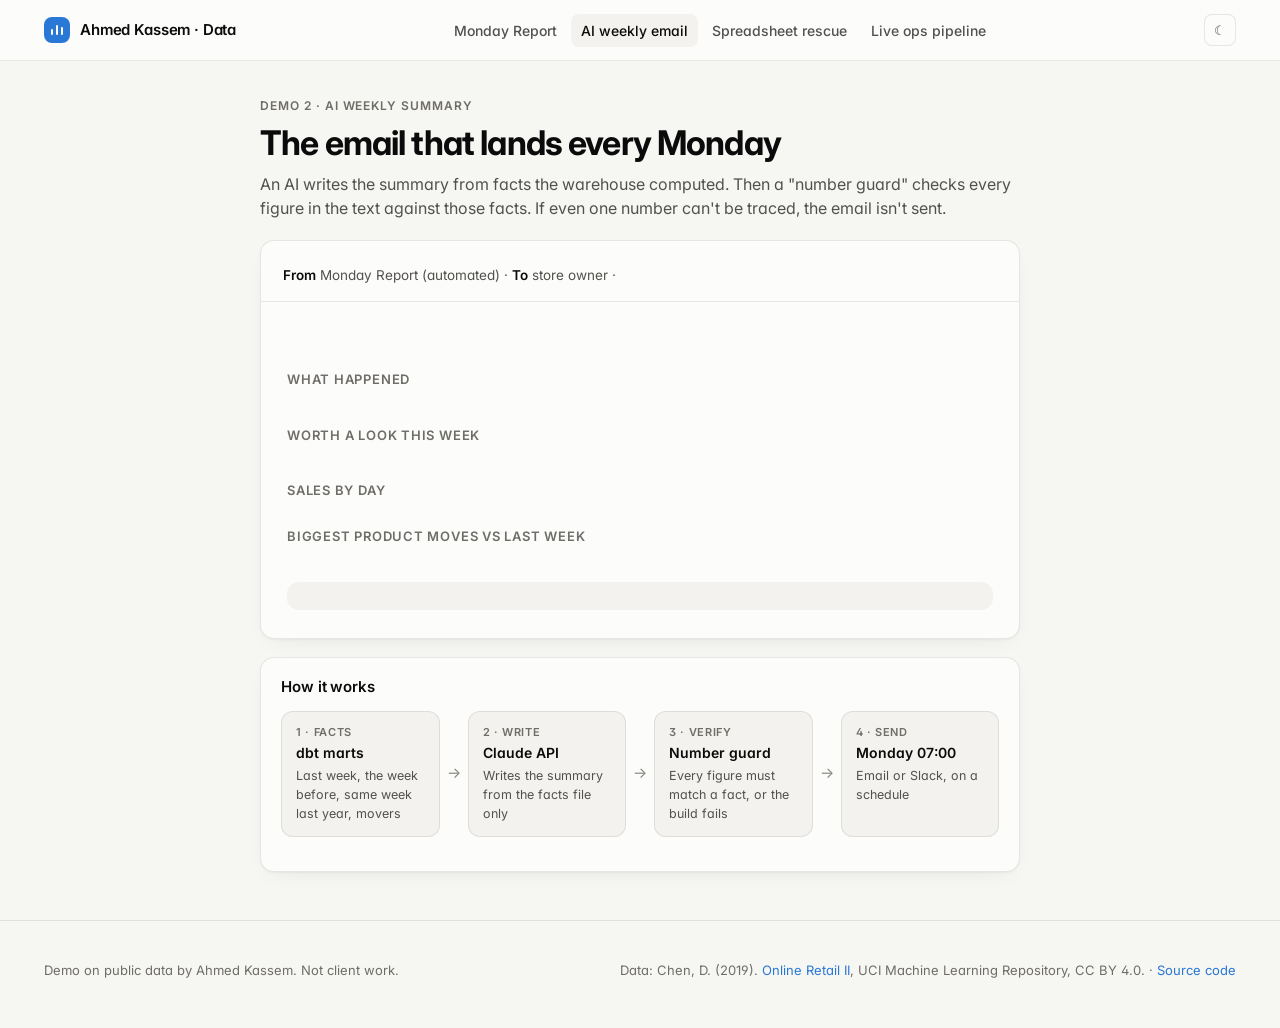
==== site/email/index.html @ ce20b806 "Spreadsheet rescue demo, email page, screenshots and GitHub Pages deploy Co-Authored-By: Claude Opus" ====
<!doctype html>
<html lang="en">
<head>
  <meta charset="utf-8">
  <meta name="viewport" content="width=device-width, initial-scale=1">
  <title>AI Weekly Email</title>
  <meta name="description" content="The Monday Report email: an AI-written weekly summary where every number is verified against the data warehouse.">
  <link rel="preconnect" href="https://fonts.googleapis.com">
  <link rel="preconnect" href="https://fonts.gstatic.com" crossorigin>
  <link href="https://fonts.googleapis.com/css2?family=Inter:wght@400;500;600;700&display=swap" rel="stylesheet">
  <link rel="stylesheet" href="../assets/style.css">
  <style>
    .mail-shell { max-width: 760px; margin: 0 auto; }
    .mail-meta { padding: 16px 22px; border-bottom: 1px solid var(--border); display: grid; gap: 4px; font-size: 13.5px; color: var(--text-secondary); }
    .mail-meta b { color: var(--text-primary); font-weight: 600; }
    .mail-subject { font-size: 19px; font-weight: 650; color: var(--text-primary); letter-spacing: -0.01em; margin-bottom: 4px; }
    .mail-body { padding: 24px 26px 28px; }
    .mail-body h2 { font-size: 22px; letter-spacing: -0.02em; margin: 0 0 18px; line-height: 1.3; }
    .mail-body h3 { margin: 26px 0 10px; font-size: 13px; letter-spacing: .06em; text-transform: uppercase; color: var(--text-muted); }
    .mail-body ul { margin: 0; padding-left: 20px; display: grid; gap: 8px; color: var(--text-secondary); }
    .mail-body li::marker { color: var(--series-1); }
    .mail-body li b { color: var(--text-primary); }
    .mini-kpis { display: grid; grid-template-columns: repeat(4, 1fr); gap: 10px; margin: 0 0 6px; }
    @media (max-width: 640px) { .mini-kpis { grid-template-columns: repeat(2, 1fr); } }
    .mini { background: var(--surface-2); border-radius: 10px; padding: 12px; }
    .mini .l { font-size: 12px; color: var(--text-muted); font-weight: 500; }
    .mini .v { font-size: 20px; font-weight: 650; letter-spacing: -0.02em; margin-top: 2px; }
    .mini .d { font-size: 12px; font-weight: 600; margin-top: 2px; }
    .mini .d.good { color: var(--good-text); } .mini .d.bad { color: var(--bad-text); } .mini .d.flat { color: var(--text-muted); }
    .guard { display: flex; gap: 12px; align-items: flex-start; background: var(--surface-2); border-radius: 12px; padding: 14px 16px; margin-top: 26px; font-size: 13.5px; color: var(--text-secondary); }
    .guard .ic { flex-shrink: 0; width: 22px; height: 22px; border-radius: 50%; display: grid; place-items: center; background: rgba(12,163,12,.14); color: var(--good-text); }
    .guard .ic.fail { background: rgba(208,59,59,.15); color: var(--bad-text); }
    .guard .ic svg { width: 12px; height: 12px; }
    .guard b { color: var(--text-primary); }
    details.trace { margin-top: 12px; font-size: 13px; color: var(--text-secondary); }
    details.trace summary { cursor: pointer; color: var(--series-1); font-weight: 500; }
    .side-note { max-width: 760px; margin: 18px auto 0; }
  </style>
</head>
<body>
  <header class="topbar">
    <div class="wrap">
      <a class="brand" href="../"><span class="brand-mark"><svg width="14" height="14" viewBox="0 0 14 14" aria-hidden="true"><path d="M2 11V7M7 11V3M12 11V5" stroke="#fff" stroke-width="2" stroke-linecap="round"/></svg></span>Ahmed Kassem · Data</a>
      <nav class="topnav" aria-label="Demos">
        <a href="../retail/">Monday Report</a>
        <a href="../email/" aria-current="page">AI weekly email</a>
        <a href="../spreadsheets/">Spreadsheet rescue</a>
        <a href="../ops/">Live ops pipeline</a>
      </nav>
      <button class="theme-toggle" type="button" id="theme"></button>
    </div>
  </header>

  <main class="wrap">
    <div class="page-head mail-shell">
      <p class="eyebrow">Demo 2 · AI weekly summary</p>
      <h1>The email that lands every Monday</h1>
      <p class="lede">An AI writes the summary from facts the warehouse computed. Then a "number guard" checks every figure in the text against those facts. If even one number can't be traced, the email isn't sent.</p>
    </div>

    <article class="card mail-shell" style="padding:0" aria-label="Email preview">
      <div class="mail-meta">
        <div class="mail-subject" id="subject"></div>
        <div><b>From</b> Monday Report (automated) · <b>To</b> store owner · <span id="sent"></span></div>
      </div>
      <div class="mail-body">
        <h2 id="headline"></h2>
        <div class="mini-kpis" id="kpis"></div>
        <p class="small muted" id="kpi-note" style="margin:6px 0 0"></p>
        <h3>What happened</h3>
        <ul id="bullets"></ul>
        <h3>Worth a look this week</h3>
        <ul id="watch"></ul>
        <h3>Sales by day</h3>
        <div class="viz" id="days"></div>
        <h3>Biggest product moves vs last week</h3>
        <div class="table-wrap" id="movers"></div>
        <div class="guard" id="guard"></div>
      </div>
    </article>

    <section class="card side-note">
      <h3>How it works</h3>
      <div class="flow" style="margin-top:12px">
        <div class="step"><div class="k">1 · Facts</div><div class="t">dbt marts</div><div class="d">Last week, the week before, same week last year, movers</div></div>
        <div class="arrow">→</div>
        <div class="step"><div class="k">2 · Write</div><div class="t">Claude API</div><div class="d">Writes the summary from the facts file only</div></div>
        <div class="arrow">→</div>
        <div class="step"><div class="k">3 · Verify</div><div class="t">Number guard</div><div class="d">Every figure must match a fact, or the build fails</div></div>
        <div class="arrow">→</div>
        <div class="step"><div class="k">4 · Send</div><div class="t">Monday 07:00</div><div class="d">Email or Slack, on a schedule</div></div>
      </div>
      <p class="small muted" style="margin:14px 0 0" id="written-by"></p>
    </section>
  </main>

  <footer class="footer">
    <div class="wrap">
      <span>Demo on public data by Ahmed Kassem. Not client work.</span>
      <span>Data: Chen, D. (2019). <a href="https://archive.ics.uci.edu/dataset/502/online+retail+ii">Online Retail II</a>, UCI Machine Learning Repository, CC BY 4.0. · <a href="https://github.com/ahmedkkassem/data-portfolio">Source code</a></span>
    </div>
  </footer>
  <script type="module" src="../assets/email.js"></script>
</body>
</html>
---- site/assets/style.css ----
/* Design tokens: validated data-viz palette (light + dark), hairline chrome, one UI sans. */
:root {
  color-scheme: light;
  --page: #f6f6f3;
  --surface-1: #fcfcfb;
  --surface-2: #f3f2ee;
  --text-primary: #0b0b0b;
  --text-secondary: #52514e;
  --text-muted: #6f6d68;
  --axis-muted: #898781;
  --grid: #e8e7e1;
  --baseline: #c3c2b7;
  --border: rgba(11, 11, 11, 0.09);
  --shadow: 0 1px 2px rgba(11, 11, 11, 0.04), 0 8px 24px -12px rgba(11, 11, 11, 0.10);
  --series-1: #2a78d6;
  --series-2: #eb6834;
  --series-3: #1baf7a;
  --series-4: #eda100;
  --series-5: #e87ba4;
  --de-emphasis: #c9c7bf;
  --good-text: #006300;
  --bad-text: #b42323;
  --status-good: #0ca30c;
  --status-warning: #fab219;
  --status-critical: #d03b3b;
  --accent-wash: rgba(42, 120, 214, 0.08);
  --seq-100: #cde2fb; --seq-200: #9ec5f4; --seq-300: #6da7ec; --seq-400: #3987e5;
  --seq-500: #256abf; --seq-600: #184f95; --seq-700: #0d366b;
  --radius: 14px;
  --font: "Inter", system-ui, -apple-system, "Segoe UI", sans-serif;
}
@media (prefers-color-scheme: dark) {
  :root:where(:not([data-theme="light"])) {
    color-scheme: dark;
    --page: #0d0d0d;
    --surface-1: #1a1a19;
    --surface-2: #222220;
    --text-primary: #f0efec;
    --text-secondary: #c3c2b7;
    --text-muted: #9a9890;
    --axis-muted: #898781;
    --grid: #2c2c2a;
    --baseline: #45453f;
    --border: rgba(255, 255, 255, 0.09);
    --shadow: 0 1px 2px rgba(0, 0, 0, 0.3), 0 8px 24px -12px rgba(0, 0, 0, 0.5);
    --series-1: #3987e5; --series-2: #d95926; --series-3: #199e70; --series-4: #c98500; --series-5: #d55181;
    --de-emphasis: #4a4a45;
    --good-text: #0ca30c;
    --bad-text: #e66767;
    --accent-wash: rgba(57, 135, 229, 0.14);
  }
}
:root[data-theme="dark"] {
  color-scheme: dark;
  --page: #0d0d0d;
  --surface-1: #1a1a19;
  --surface-2: #222220;
  --text-primary: #f0efec;
  --text-secondary: #c3c2b7;
  --text-muted: #9a9890;
  --axis-muted: #898781;
  --grid: #2c2c2a;
  --baseline: #45453f;
  --border: rgba(255, 255, 255, 0.09);
  --shadow: 0 1px 2px rgba(0, 0, 0, 0.3), 0 8px 24px -12px rgba(0, 0, 0, 0.5);
  --series-1: #3987e5; --series-2: #d95926; --series-3: #199e70; --series-4: #c98500; --series-5: #d55181;
  --de-emphasis: #4a4a45;
  --good-text: #0ca30c;
  --bad-text: #e66767;
  --accent-wash: rgba(57, 135, 229, 0.14);
}

* { box-sizing: border-box; }
html { -webkit-text-size-adjust: 100%; }
body {
  margin: 0;
  background: var(--page);
  color: var(--text-primary);
  font-family: var(--font);
  font-size: 15px;
  line-height: 1.5;
  -webkit-font-smoothing: antialiased;
  font-feature-settings: "cv11", "ss01";
}
a { color: var(--series-1); text-decoration: none; }
a:hover { text-decoration: underline; }
.wrap { max-width: 1240px; margin: 0 auto; padding: 0 24px; }
@media (max-width: 640px) { .wrap { padding: 0 16px; } }

/* Top bar */
.topbar { border-bottom: 1px solid var(--border); background: var(--surface-1); position: sticky; top: 0; z-index: 20; }
.topbar .wrap { display: flex; align-items: center; justify-content: space-between; height: 60px; gap: 16px; }
.brand { display: flex; align-items: center; gap: 10px; font-weight: 600; color: var(--text-primary); letter-spacing: -0.01em; }
.brand:hover { text-decoration: none; }
.brand-mark { width: 26px; height: 26px; border-radius: 8px; background: var(--series-1); display: grid; place-items: center; }
.brand-mark svg { display: block; }
.topnav { display: flex; gap: 4px; flex-wrap: wrap; }
.topnav a { color: var(--text-secondary); padding: 6px 10px; border-radius: 8px; font-size: 14px; font-weight: 500; }
.topnav a:hover, .topnav a[aria-current="page"] { background: var(--surface-2); color: var(--text-primary); text-decoration: none; }
.theme-toggle { border: 1px solid var(--border); background: var(--surface-1); color: var(--text-secondary); border-radius: 8px; height: 32px; width: 32px; cursor: pointer; display: grid; place-items: center; }
@media (max-width: 760px) { .topnav { display: none; } }

/* Page header */
.page-head { padding: 36px 0 20px; }
.eyebrow { font-size: 12px; font-weight: 600; letter-spacing: 0.08em; text-transform: uppercase; color: var(--text-muted); margin: 0 0 8px; }
h1 { font-size: 34px; line-height: 1.15; letter-spacing: -0.025em; margin: 0 0 10px; font-weight: 700; }
h2 { font-size: 20px; letter-spacing: -0.015em; margin: 0; font-weight: 600; }
h3 { font-size: 15px; margin: 0; font-weight: 600; letter-spacing: -0.005em; }
.lede { color: var(--text-secondary); font-size: 16px; max-width: 760px; margin: 0; }
.meta-row { display: flex; flex-wrap: wrap; gap: 8px; margin-top: 16px; }
.chip { display: inline-flex; align-items: center; gap: 6px; font-size: 12.5px; font-weight: 500; color: var(--text-secondary); background: var(--surface-1); border: 1px solid var(--border); border-radius: 999px; padding: 4px 10px; }
.chip .dot { width: 7px; height: 7px; border-radius: 50%; background: var(--status-good); }
.chip.warn .dot { background: var(--status-warning); }
.chip.bad .dot { background: var(--status-critical); }

/* Filter row */
.filters { display: flex; flex-wrap: wrap; align-items: center; gap: 10px; margin: 8px 0 20px; }
.seg { display: inline-flex; background: var(--surface-2); border: 1px solid var(--border); border-radius: 10px; padding: 3px; gap: 2px; }
.seg button { border: 0; background: transparent; color: var(--text-secondary); font: 500 13.5px var(--font); padding: 6px 12px; border-radius: 7px; cursor: pointer; }
.seg button[aria-pressed="true"] { background: var(--surface-1); color: var(--text-primary); box-shadow: 0 1px 2px rgba(11,11,11,.08); font-weight: 600; }
.filters .note { color: var(--text-muted); font-size: 13px; }

/* Grid + cards */
.grid { display: grid; gap: 16px; grid-template-columns: repeat(12, 1fr); }
.span-12 { grid-column: span 12; } .span-8 { grid-column: span 8; } .span-7 { grid-column: span 7; }
.span-6 { grid-column: span 6; } .span-5 { grid-column: span 5; } .span-4 { grid-column: span 4; }
@media (max-width: 1000px) { .span-8, .span-7, .span-6, .span-5, .span-4 { grid-column: span 12; } }
.card { background: var(--surface-1); border: 1px solid var(--border); border-radius: var(--radius); box-shadow: var(--shadow); padding: 18px 20px 16px; min-width: 0; }
.card-head { display: flex; justify-content: space-between; align-items: flex-start; gap: 12px; margin-bottom: 12px; }
.card-head .sub { color: var(--text-muted); font-size: 13px; margin-top: 2px; }
.card-tools { display: flex; gap: 6px; flex-shrink: 0; }
.btn-ghost { border: 1px solid var(--border); background: transparent; color: var(--text-secondary); font: 500 12.5px var(--font); padding: 4px 9px; border-radius: 7px; cursor: pointer; }
.btn-ghost:hover { background: var(--surface-2); color: var(--text-primary); }
.section-title { display: flex; align-items: baseline; justify-content: space-between; margin: 34px 0 12px; gap: 12px; }
.section-title p { margin: 0; color: var(--text-muted); font-size: 13.5px; }

/* KPI tiles */
.kpis { display: grid; grid-template-columns: repeat(6, 1fr); gap: 16px; }
@media (max-width: 1100px) { .kpis { grid-template-columns: repeat(3, 1fr); } }
@media (max-width: 640px) { .kpis { grid-template-columns: repeat(2, 1fr); } }
.tile { padding: 16px 16px 12px; }
.tile .label { font-size: 13px; color: var(--text-secondary); font-weight: 500; }
.tile .value { font-size: 26px; font-weight: 650; letter-spacing: -0.02em; margin-top: 4px; line-height: 1.15; }
.tile .delta { font-size: 12.5px; font-weight: 600; margin-top: 4px; display: flex; align-items: center; gap: 4px; }
.tile .delta .vs { color: var(--text-muted); font-weight: 500; }
.tile .delta.good { color: var(--good-text); } .tile .delta.bad { color: var(--bad-text); } .tile .delta.flat { color: var(--text-muted); }
.tile svg.spark { display: block; margin-top: 10px; width: 100%; height: 30px; }
.hero-tile .value { font-size: 48px; letter-spacing: -0.035em; }

/* Charts */
.viz { position: relative; width: 100%; }
.viz svg { display: block; overflow: visible; }
.viz text { font-family: var(--font); }
.axis-label { fill: var(--axis-muted); font-size: 11.5px; font-variant-numeric: tabular-nums; }
.cat-label { fill: var(--text-secondary); font-size: 12.5px; }
.val-label { fill: var(--text-primary); font-size: 12.5px; font-weight: 600; }
.end-label { fill: var(--text-primary); font-size: 12px; font-weight: 600; }
.end-label-sub { fill: var(--text-secondary); font-size: 11.5px; }
.legend { display: flex; flex-wrap: wrap; gap: 6px 16px; margin: 0 0 10px; font-size: 12.5px; color: var(--text-secondary); }
.legend span { display: inline-flex; align-items: center; gap: 7px; }
.legend i { display: inline-block; width: 10px; height: 10px; border-radius: 3px; }
.legend i.line { width: 14px; height: 2px; border-radius: 2px; }
.viz-hit { cursor: crosshair; outline: none; }
.viz-hit:focus-visible { outline: 2px solid var(--series-1); outline-offset: 2px; }
.mark { transition: opacity .12s ease; }
.mark:hover, .mark.is-active { opacity: .78; }
.scale-legend { display: flex; align-items: center; gap: 8px; font-size: 11.5px; color: var(--text-muted); margin-top: 10px; }
.scale-legend .bar { height: 8px; width: 160px; border-radius: 4px; }

.viz-tooltip { position: fixed; z-index: 50; pointer-events: none; background: var(--surface-1); border: 1px solid var(--border); border-radius: 10px; box-shadow: 0 10px 30px -10px rgba(0,0,0,.25); padding: 9px 11px; font-size: 12.5px; min-width: 140px; opacity: 0; transform: translateY(4px); transition: opacity .1s ease, transform .1s ease; }
.viz-tooltip.show { opacity: 1; transform: none; }
.viz-tooltip .tt-title { color: var(--text-muted); font-size: 11.5px; margin-bottom: 6px; font-weight: 500; }
.viz-tooltip .tt-row { display: flex; align-items: center; gap: 8px; justify-content: space-between; }
.viz-tooltip .tt-row + .tt-row { margin-top: 3px; }
.viz-tooltip .tt-key { display: inline-flex; align-items: center; gap: 7px; color: var(--text-secondary); }
.viz-tooltip .tt-key i { width: 12px; height: 2px; border-radius: 2px; display: inline-block; }
.viz-tooltip .tt-key i.box { width: 9px; height: 9px; border-radius: 2px; }
.viz-tooltip .tt-val { font-weight: 650; color: var(--text-primary); font-variant-numeric: tabular-nums; }

/* Tables */
.table-wrap { overflow-x: auto; }
table.data { width: 100%; border-collapse: collapse; font-size: 13px; }
table.data th { text-align: left; font-weight: 600; color: var(--text-muted); font-size: 12px; padding: 7px 10px; border-bottom: 1px solid var(--border); white-space: nowrap; }
table.data td { padding: 7px 10px; border-bottom: 1px solid var(--border); color: var(--text-secondary); font-variant-numeric: tabular-nums; }
table.data td.num, table.data th.num { text-align: right; }
table.data td strong { color: var(--text-primary); font-weight: 600; }
table.data tr:last-child td { border-bottom: 0; }

/* Checks */
.checks { display: grid; gap: 8px; }
.check { display: flex; align-items: flex-start; gap: 10px; font-size: 13.5px; color: var(--text-secondary); }
.check b { color: var(--text-primary); font-weight: 600; }
.check .ic { flex-shrink: 0; width: 18px; height: 18px; border-radius: 50%; display: grid; place-items: center; margin-top: 1px; }
.check .ic.pass { background: rgba(12,163,12,.14); color: var(--good-text); }
.check .ic.warn { background: rgba(250,178,25,.20); color: #8a5a00; }
.check .ic.fail { background: rgba(208,59,59,.15); color: var(--bad-text); }
.check .ic svg { width: 11px; height: 11px; }

/* Pipeline diagram */
.flow { display: flex; align-items: stretch; gap: 0; overflow-x: auto; padding-bottom: 4px; }
.flow .step { flex: 1 1 0; min-width: 150px; background: var(--surface-2); border: 1px solid var(--border); border-radius: 12px; padding: 12px 14px; }
.flow .step .k { font-size: 11px; font-weight: 600; letter-spacing: .06em; text-transform: uppercase; color: var(--text-muted); }
.flow .step .t { font-weight: 600; font-size: 14px; margin-top: 2px; }
.flow .step .d { font-size: 12.5px; color: var(--text-secondary); margin-top: 4px; }
.flow .arrow { flex: 0 0 28px; display: grid; place-items: center; color: var(--axis-muted); }

.footer { color: var(--text-muted); font-size: 13px; padding: 40px 0 48px; border-top: 1px solid var(--border); margin-top: 48px; }
.footer .wrap { display: flex; justify-content: space-between; flex-wrap: wrap; gap: 12px; }
.muted { color: var(--text-muted); }
.small { font-size: 13px; }
.pill-note { font-size: 12px; color: var(--text-muted); }
@media print { .topbar, .theme-toggle, .card-tools { display: none; } .card { box-shadow: none; } }
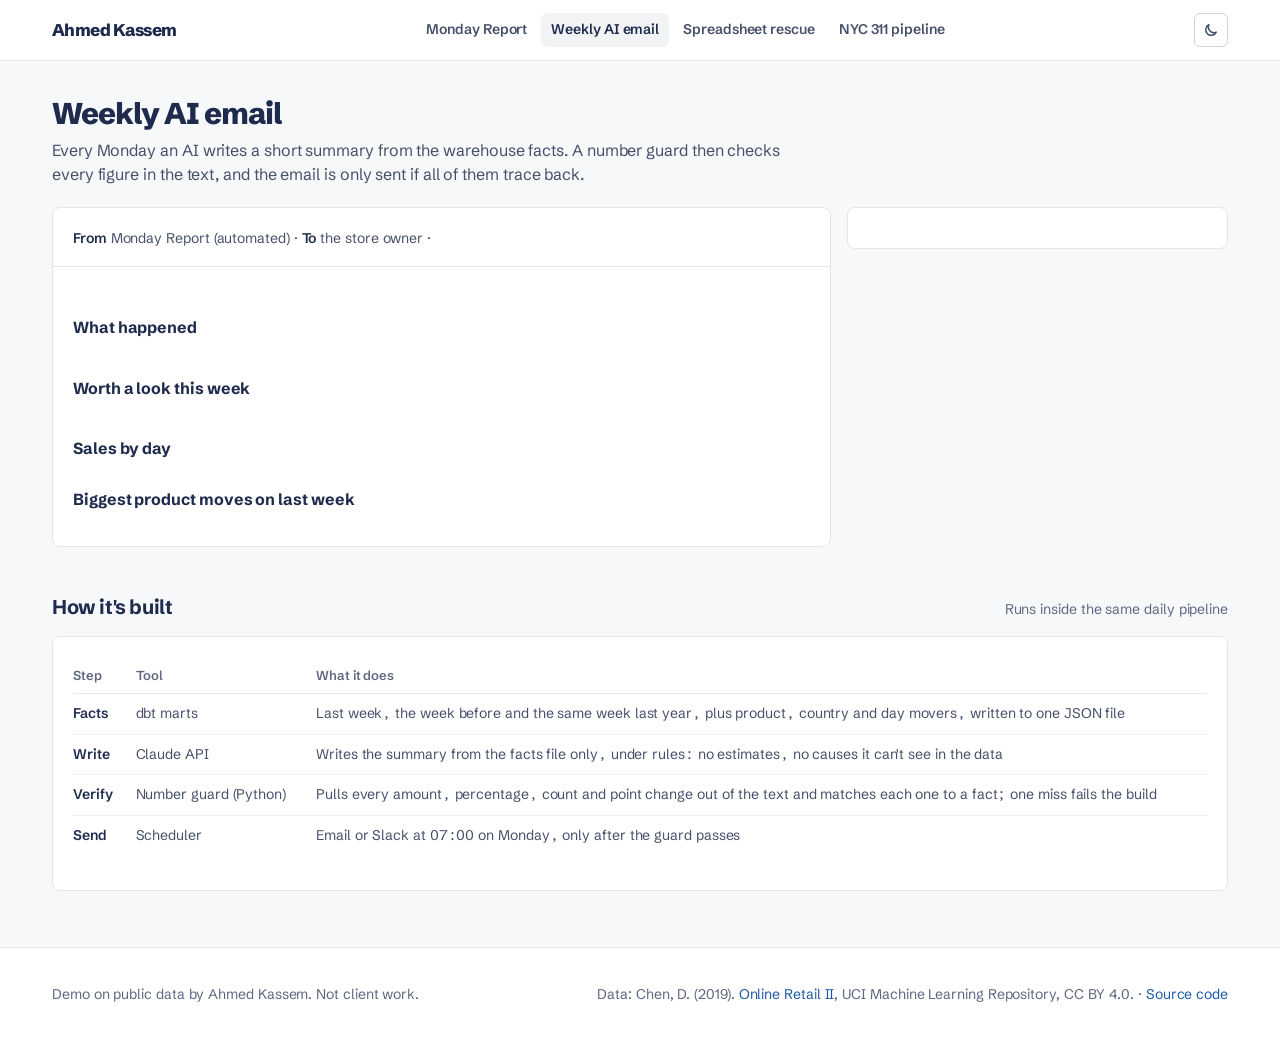
==== commit b81440ac: "Redesign: pinned-poster home page and app-screen dashboards Home page dealt by taste-skill (directio" ====
--- a/site/email/index.html
+++ b/site/email/index.html
@@ -3,103 +3,93 @@
 <head>
   <meta charset="utf-8">
   <meta name="viewport" content="width=device-width, initial-scale=1">
-  <title>AI Weekly Email</title>
-  <meta name="description" content="The Monday Report email: an AI-written weekly summary where every number is verified against the data warehouse.">
+  <title>Weekly AI Email</title>
+  <meta name="description" content="A weekly summary written by AI from warehouse facts, with every number checked before it is sent.">
+  <meta property="og:type" content="website">
+  <meta property="og:title" content="Weekly AI Email">
+  <meta property="og:description" content="A weekly summary written by AI from warehouse facts, with every number checked before it is sent.">
+  <meta property="og:image" content="https://ahmedkkassem.github.io/data-portfolio/shots/email-og.png">
+  <meta property="og:url" content="https://ahmedkkassem.github.io/data-portfolio/email/">
+  <meta name="twitter:card" content="summary_large_image">
+  <link rel="icon" href="../favicon.svg" type="image/svg+xml">
   <link rel="preconnect" href="https://fonts.googleapis.com">
   <link rel="preconnect" href="https://fonts.gstatic.com" crossorigin>
-  <link href="https://fonts.googleapis.com/css2?family=Inter:wght@400;500;600;700&display=swap" rel="stylesheet">
+  <link href="https://fonts.googleapis.com/css2?family=Schibsted+Grotesk:wght@400;600;700;800&display=swap" rel="stylesheet">
   <link rel="stylesheet" href="../assets/style.css">
   <style>
-    .mail-shell { max-width: 760px; margin: 0 auto; }
-    .mail-meta { padding: 16px 22px; border-bottom: 1px solid var(--border); display: grid; gap: 4px; font-size: 13.5px; color: var(--text-secondary); }
+    .mail-meta { padding: 16px 20px; border-bottom: 1px solid var(--border); display: grid; gap: 4px; font-size: 14px; color: var(--text-secondary); }
     .mail-meta b { color: var(--text-primary); font-weight: 600; }
-    .mail-subject { font-size: 19px; font-weight: 650; color: var(--text-primary); letter-spacing: -0.01em; margin-bottom: 4px; }
-    .mail-body { padding: 24px 26px 28px; }
-    .mail-body h2 { font-size: 22px; letter-spacing: -0.02em; margin: 0 0 18px; line-height: 1.3; }
-    .mail-body h3 { margin: 26px 0 10px; font-size: 13px; letter-spacing: .06em; text-transform: uppercase; color: var(--text-muted); }
-    .mail-body ul { margin: 0; padding-left: 20px; display: grid; gap: 8px; color: var(--text-secondary); }
+    .mail-subject { font-size: 18px; font-weight: 700; color: var(--text-primary); letter-spacing: -0.015em; line-height: 1.3; }
+    .mail-body { padding: 22px 20px 24px; }
+    .mail-lead { font-size: 21px; line-height: 1.35; font-weight: 600; letter-spacing: -0.02em; margin: 0 0 18px; max-width: 34em; }
+    .mail-body h3 { margin: 26px 0 10px; font-size: 16px; font-weight: 700; }
+    .mail-body ul { margin: 0; padding-left: 20px; display: grid; gap: 8px; color: var(--text-secondary); font-size: 15px; }
     .mail-body li::marker { color: var(--series-1); }
-    .mail-body li b { color: var(--text-primary); }
-    .mini-kpis { display: grid; grid-template-columns: repeat(4, 1fr); gap: 10px; margin: 0 0 6px; }
-    @media (max-width: 640px) { .mini-kpis { grid-template-columns: repeat(2, 1fr); } }
-    .mini { background: var(--surface-2); border-radius: 10px; padding: 12px; }
-    .mini .l { font-size: 12px; color: var(--text-muted); font-weight: 500; }
-    .mini .v { font-size: 20px; font-weight: 650; letter-spacing: -0.02em; margin-top: 2px; }
-    .mini .d { font-size: 12px; font-weight: 600; margin-top: 2px; }
-    .mini .d.good { color: var(--good-text); } .mini .d.bad { color: var(--bad-text); } .mini .d.flat { color: var(--text-muted); }
-    .guard { display: flex; gap: 12px; align-items: flex-start; background: var(--surface-2); border-radius: 12px; padding: 14px 16px; margin-top: 26px; font-size: 13.5px; color: var(--text-secondary); }
-    .guard .ic { flex-shrink: 0; width: 22px; height: 22px; border-radius: 50%; display: grid; place-items: center; background: rgba(12,163,12,.14); color: var(--good-text); }
-    .guard .ic.fail { background: rgba(208,59,59,.15); color: var(--bad-text); }
-    .guard .ic svg { width: 12px; height: 12px; }
-    .guard b { color: var(--text-primary); }
-    details.trace { margin-top: 12px; font-size: 13px; color: var(--text-secondary); }
-    details.trace summary { cursor: pointer; color: var(--series-1); font-weight: 500; }
-    .side-note { max-width: 760px; margin: 18px auto 0; }
+    .card.flush { padding: 0; }
+    .trace-num { font-weight: 600; color: var(--text-primary); white-space: nowrap; }
+    .guard-head { display: flex; gap: 12px; align-items: center; margin-bottom: 14px; }
+    .guard-head .big { font-size: 34px; font-weight: 700; letter-spacing: -0.02em; line-height: 1; font-variant-numeric: tabular-nums; }
+    .guard-head .ic { width: 28px; height: 28px; border-radius: 50%; display: grid; place-items: center; background: var(--pill-good-bg); color: var(--good-text); }
+    .guard-head .ic.fail { background: var(--pill-bad-bg); color: var(--bad-text); }
+    .guard-head .ic svg { width: 14px; height: 14px; }
+    @media (max-width: 640px) { .mail-lead { font-size: 18px; } }
   </style>
 </head>
 <body>
-  <header class="topbar">
-    <div class="wrap">
-      <a class="brand" href="../"><span class="brand-mark"><svg width="14" height="14" viewBox="0 0 14 14" aria-hidden="true"><path d="M2 11V7M7 11V3M12 11V5" stroke="#fff" stroke-width="2" stroke-linecap="round"/></svg></span>Ahmed Kassem · Data</a>
-      <nav class="topnav" aria-label="Demos">
-        <a href="../retail/">Monday Report</a>
-        <a href="../email/" aria-current="page">AI weekly email</a>
-        <a href="../spreadsheets/">Spreadsheet rescue</a>
-        <a href="../ops/">Live ops pipeline</a>
-      </nav>
-      <button class="theme-toggle" type="button" id="theme"></button>
-    </div>
-  </header>
+  <div id="topbar"></div>
 
   <main class="wrap">
-    <div class="page-head mail-shell">
-      <p class="eyebrow">Demo 2 · AI weekly summary</p>
-      <h1>The email that lands every Monday</h1>
-      <p class="lede">An AI writes the summary from facts the warehouse computed. Then a "number guard" checks every figure in the text against those facts. If even one number can't be traced, the email isn't sent.</p>
+    <div class="title-row">
+      <div>
+        <h1>Weekly AI email</h1>
+        <p class="title-sub">Every Monday an AI writes a short summary from the warehouse facts. A number guard then checks every figure in the text, and the email is only sent if all of them trace back.</p>
+      </div>
+      <div class="stamp" id="stamp"></div>
     </div>
 
-    <article class="card mail-shell" style="padding:0" aria-label="Email preview">
-      <div class="mail-meta">
-        <div class="mail-subject" id="subject"></div>
-        <div><b>From</b> Monday Report (automated) · <b>To</b> store owner · <span id="sent"></span></div>
+    <div class="grid">
+      <article class="card flush span-8" aria-label="Email preview" id="mail">
+        <div class="mail-meta">
+          <div class="mail-subject" id="subject"></div>
+          <div><b>From</b> Monday Report (automated) · <b>To</b> the store owner · <span id="sent"></span></div>
+        </div>
+        <div class="mail-body">
+          <p class="mail-lead" id="headline"></p>
+          <section id="kpis" aria-label="This week's numbers"></section>
+          <p class="small muted" id="kpi-note" style="margin:8px 0 0"></p>
+          <h3>What happened</h3>
+          <ul id="bullets"></ul>
+          <h3>Worth a look this week</h3>
+          <ul id="watch"></ul>
+          <h3>Sales by day</h3>
+          <div class="viz" id="days"></div>
+          <h3>Biggest product moves on last week</h3>
+          <div class="table-wrap" id="movers"></div>
+        </div>
+      </article>
+
+      <aside class="card span-4" id="guard" aria-label="Number guard"></aside>
+    </div>
+
+    <div class="section-head"><h2>How it's built</h2><p>Runs inside the same daily pipeline</p></div>
+    <section class="card" id="built">
+      <div class="table-wrap">
+        <table class="data">
+          <thead><tr><th>Step</th><th>Tool</th><th>What it does</th></tr></thead>
+          <tbody>
+            <tr><td><strong>Facts</strong></td><td>dbt marts</td><td>Last week, the week before and the same week last year, plus product, country and day movers, written to one JSON file</td></tr>
+            <tr><td><strong>Write</strong></td><td>Claude API</td><td>Writes the summary from the facts file only, under rules: no estimates, no causes it can't see in the data</td></tr>
+            <tr><td><strong>Verify</strong></td><td>Number guard (Python)</td><td>Pulls every amount, percentage, count and point change out of the text and matches each one to a fact; one miss fails the build</td></tr>
+            <tr><td><strong>Send</strong></td><td>Scheduler</td><td>Email or Slack at 07:00 on Monday, only after the guard passes</td></tr>
+          </tbody>
+        </table>
       </div>
-      <div class="mail-body">
-        <h2 id="headline"></h2>
-        <div class="mini-kpis" id="kpis"></div>
-        <p class="small muted" id="kpi-note" style="margin:6px 0 0"></p>
-        <h3>What happened</h3>
-        <ul id="bullets"></ul>
-        <h3>Worth a look this week</h3>
-        <ul id="watch"></ul>
-        <h3>Sales by day</h3>
-        <div class="viz" id="days"></div>
-        <h3>Biggest product moves vs last week</h3>
-        <div class="table-wrap" id="movers"></div>
-        <div class="guard" id="guard"></div>
-      </div>
-    </article>
-
-    <section class="card side-note">
-      <h3>How it works</h3>
-      <div class="flow" style="margin-top:12px">
-        <div class="step"><div class="k">1 · Facts</div><div class="t">dbt marts</div><div class="d">Last week, the week before, same week last year, movers</div></div>
-        <div class="arrow">→</div>
-        <div class="step"><div class="k">2 · Write</div><div class="t">Claude API</div><div class="d">Writes the summary from the facts file only</div></div>
-        <div class="arrow">→</div>
-        <div class="step"><div class="k">3 · Verify</div><div class="t">Number guard</div><div class="d">Every figure must match a fact, or the build fails</div></div>
-        <div class="arrow">→</div>
-        <div class="step"><div class="k">4 · Send</div><div class="t">Monday 07:00</div><div class="d">Email or Slack, on a schedule</div></div>
-      </div>
-      <p class="small muted" style="margin:14px 0 0" id="written-by"></p>
+      <p class="note" id="written-by"></p>
     </section>
   </main>
 
-  <footer class="footer">
-    <div class="wrap">
-      <span>Demo on public data by Ahmed Kassem. Not client work.</span>
-      <span>Data: Chen, D. (2019). <a href="https://archive.ics.uci.edu/dataset/502/online+retail+ii">Online Retail II</a>, UCI Machine Learning Repository, CC BY 4.0. · <a href="https://github.com/ahmedkkassem/data-portfolio">Source code</a></span>
-    </div>
-  </footer>
+  <div id="footer"></div>
+  <p id="credit" hidden>Data: Chen, D. (2019). <a href="https://archive.ics.uci.edu/dataset/502/online+retail+ii">Online Retail II</a>, UCI Machine Learning Repository, CC BY 4.0. · <a href="https://github.com/ahmedkkassem/data-portfolio">Source code</a></p>
   <script type="module" src="../assets/email.js"></script>
 </body>
 </html>
--- a/site/assets/style.css
+++ b/site/assets/style.css
@@ -1,212 +1,214 @@
-/* Design tokens: validated data-viz palette (light + dark), hairline chrome, one UI sans. */
+/* Dashboard screens. App-screen rules: one grotesk, a quiet border OR a tone step (never a shadow at rest),
+   one radius, labels in sentence case, the accent on the data only, tabular figures in columns.
+   Palette: navy ink on white (shared with the home page); data hue from the validated chart palette. */
 :root {
   color-scheme: light;
-  --page: #f6f6f3;
-  --surface-1: #fcfcfb;
-  --surface-2: #f3f2ee;
-  --text-primary: #0b0b0b;
-  --text-secondary: #52514e;
-  --text-muted: #6f6d68;
-  --axis-muted: #898781;
-  --grid: #e8e7e1;
-  --baseline: #c3c2b7;
-  --border: rgba(11, 11, 11, 0.09);
-  --shadow: 0 1px 2px rgba(11, 11, 11, 0.04), 0 8px 24px -12px rgba(11, 11, 11, 0.10);
+  --page: #f7f8f9;
+  --surface-1: #ffffff;
+  --surface-2: #f2f3f5;
+  --text-primary: #1f2b4d;
+  --text-secondary: #464f69;
+  --text-muted: #5f6680;
+  --axis-muted: #6a7186;
+  --grid: #eceef1;
+  --baseline: #c9cdd6;
+  --border: #e3e5ea;
+  --rule: #eef0f3;
+  --control: #cfd3dc;
+  --link: #1d5aa6;
   --series-1: #2a78d6;
   --series-2: #eb6834;
   --series-3: #1baf7a;
   --series-4: #eda100;
   --series-5: #e87ba4;
-  --de-emphasis: #c9c7bf;
-  --good-text: #006300;
-  --bad-text: #b42323;
-  --status-good: #0ca30c;
-  --status-warning: #fab219;
-  --status-critical: #d03b3b;
+  --de-emphasis: #c3c7d0;
+  --good-text: #247b50;
+  --bad-text: #c4242a;
+  --warn-text: #92400e;
+  --pill-good-bg: #dcfae5;
+  --pill-bad-bg: #ffedea;
+  --pill-warn-bg: #fffbeb;
   --accent-wash: rgba(42, 120, 214, 0.08);
-  --seq-100: #cde2fb; --seq-200: #9ec5f4; --seq-300: #6da7ec; --seq-400: #3987e5;
-  --seq-500: #256abf; --seq-600: #184f95; --seq-700: #0d366b;
-  --radius: 14px;
-  --font: "Inter", system-ui, -apple-system, "Segoe UI", sans-serif;
+  --row-flag: #fff6dd;
+  --radius: 8px;
+  --radius-control: 6px;
+  --gap: 16px;
+  --font: "Schibsted Grotesk", system-ui, -apple-system, "Segoe UI", sans-serif;
 }
 @media (prefers-color-scheme: dark) {
   :root:where(:not([data-theme="light"])) {
     color-scheme: dark;
-    --page: #0d0d0d;
-    --surface-1: #1a1a19;
-    --surface-2: #222220;
-    --text-primary: #f0efec;
-    --text-secondary: #c3c2b7;
-    --text-muted: #9a9890;
-    --axis-muted: #898781;
-    --grid: #2c2c2a;
-    --baseline: #45453f;
-    --border: rgba(255, 255, 255, 0.09);
-    --shadow: 0 1px 2px rgba(0, 0, 0, 0.3), 0 8px 24px -12px rgba(0, 0, 0, 0.5);
+    --page: #000000; --surface-1: #111111; --surface-2: #1b1b1b;
+    --text-primary: #ffffff; --text-secondary: #c4c4c4; --text-muted: #a3a3a3; --axis-muted: #949494;
+    --grid: #262626; --baseline: #3d3d3d; --border: #2e2e2e; --rule: #222222; --control: #4a4a4a;
+    --link: #7fb3f0;
     --series-1: #3987e5; --series-2: #d95926; --series-3: #199e70; --series-4: #c98500; --series-5: #d55181;
-    --de-emphasis: #4a4a45;
-    --good-text: #0ca30c;
-    --bad-text: #e66767;
-    --accent-wash: rgba(57, 135, 229, 0.14);
+    --de-emphasis: #4d4d4d; --good-text: #3fc07a; --bad-text: #f07a7a; --warn-text: #f5c26b;
+    --pill-good-bg: #172a1d; --pill-bad-bg: #2c1a1d; --pill-warn-bg: #2a2212;
+    --accent-wash: rgba(57, 135, 229, 0.16); --row-flag: #2a2414;
   }
 }
 :root[data-theme="dark"] {
   color-scheme: dark;
-  --page: #0d0d0d;
-  --surface-1: #1a1a19;
-  --surface-2: #222220;
-  --text-primary: #f0efec;
-  --text-secondary: #c3c2b7;
-  --text-muted: #9a9890;
-  --axis-muted: #898781;
-  --grid: #2c2c2a;
-  --baseline: #45453f;
-  --border: rgba(255, 255, 255, 0.09);
-  --shadow: 0 1px 2px rgba(0, 0, 0, 0.3), 0 8px 24px -12px rgba(0, 0, 0, 0.5);
+  --page: #000000; --surface-1: #111111; --surface-2: #1b1b1b;
+  --text-primary: #ffffff; --text-secondary: #c4c4c4; --text-muted: #a3a3a3; --axis-muted: #949494;
+  --grid: #262626; --baseline: #3d3d3d; --border: #2e2e2e; --rule: #222222; --control: #4a4a4a;
+  --link: #7fb3f0;
   --series-1: #3987e5; --series-2: #d95926; --series-3: #199e70; --series-4: #c98500; --series-5: #d55181;
-  --de-emphasis: #4a4a45;
-  --good-text: #0ca30c;
-  --bad-text: #e66767;
-  --accent-wash: rgba(57, 135, 229, 0.14);
+  --de-emphasis: #4d4d4d; --good-text: #3fc07a; --bad-text: #f07a7a; --warn-text: #f5c26b;
+  --pill-good-bg: #172a1d; --pill-bad-bg: #2c1a1d; --pill-warn-bg: #2a2212;
+  --accent-wash: rgba(57, 135, 229, 0.16); --row-flag: #2a2414;
 }
 
 * { box-sizing: border-box; }
-html { -webkit-text-size-adjust: 100%; }
+html { -webkit-text-size-adjust: 100%; scroll-behavior: smooth; }
+@media (prefers-reduced-motion: reduce) { html { scroll-behavior: auto; } }
 body {
-  margin: 0;
-  background: var(--page);
-  color: var(--text-primary);
-  font-family: var(--font);
-  font-size: 15px;
-  line-height: 1.5;
+  margin: 0; background: var(--page); color: var(--text-primary);
+  font: 400 15px/1.55 var(--font); letter-spacing: -0.005em;
   -webkit-font-smoothing: antialiased;
-  font-feature-settings: "cv11", "ss01";
-}
-a { color: var(--series-1); text-decoration: none; }
-a:hover { text-decoration: underline; }
-.wrap { max-width: 1240px; margin: 0 auto; padding: 0 24px; }
+}
+a { color: var(--link); text-decoration: none; }
+a:hover { text-decoration: underline; text-underline-offset: 3px; }
+:focus-visible { outline: 2px solid var(--series-1); outline-offset: 2px; border-radius: 2px; }
+.wrap { max-width: 1240px; margin: 0 auto; padding: 0 32px; }
 @media (max-width: 640px) { .wrap { padding: 0 16px; } }
-
-/* Top bar */
-.topbar { border-bottom: 1px solid var(--border); background: var(--surface-1); position: sticky; top: 0; z-index: 20; }
+.num, table.data td, .axis-label { font-variant-numeric: tabular-nums; }
+
+/* Top bar: wordmark, four plain links, theme switch */
+.topbar { background: var(--surface-1); border-bottom: 1px solid var(--border); }
 .topbar .wrap { display: flex; align-items: center; justify-content: space-between; height: 60px; gap: 16px; }
-.brand { display: flex; align-items: center; gap: 10px; font-weight: 600; color: var(--text-primary); letter-spacing: -0.01em; }
+.brand { font-weight: 800; letter-spacing: -0.03em; color: var(--text-primary); font-size: 17px; }
 .brand:hover { text-decoration: none; }
-.brand-mark { width: 26px; height: 26px; border-radius: 8px; background: var(--series-1); display: grid; place-items: center; }
-.brand-mark svg { display: block; }
-.topnav { display: flex; gap: 4px; flex-wrap: wrap; }
-.topnav a { color: var(--text-secondary); padding: 6px 10px; border-radius: 8px; font-size: 14px; font-weight: 500; }
-.topnav a:hover, .topnav a[aria-current="page"] { background: var(--surface-2); color: var(--text-primary); text-decoration: none; }
-.theme-toggle { border: 1px solid var(--border); background: var(--surface-1); color: var(--text-secondary); border-radius: 8px; height: 32px; width: 32px; cursor: pointer; display: grid; place-items: center; }
-@media (max-width: 760px) { .topnav { display: none; } }
-
-/* Page header */
-.page-head { padding: 36px 0 20px; }
-.eyebrow { font-size: 12px; font-weight: 600; letter-spacing: 0.08em; text-transform: uppercase; color: var(--text-muted); margin: 0 0 8px; }
-h1 { font-size: 34px; line-height: 1.15; letter-spacing: -0.025em; margin: 0 0 10px; font-weight: 700; }
-h2 { font-size: 20px; letter-spacing: -0.015em; margin: 0; font-weight: 600; }
-h3 { font-size: 15px; margin: 0; font-weight: 600; letter-spacing: -0.005em; }
-.lede { color: var(--text-secondary); font-size: 16px; max-width: 760px; margin: 0; }
-.meta-row { display: flex; flex-wrap: wrap; gap: 8px; margin-top: 16px; }
-.chip { display: inline-flex; align-items: center; gap: 6px; font-size: 12.5px; font-weight: 500; color: var(--text-secondary); background: var(--surface-1); border: 1px solid var(--border); border-radius: 999px; padding: 4px 10px; }
-.chip .dot { width: 7px; height: 7px; border-radius: 50%; background: var(--status-good); }
-.chip.warn .dot { background: var(--status-warning); }
-.chip.bad .dot { background: var(--status-critical); }
+.topnav { display: flex; gap: 4px; }
+.topnav a { color: var(--text-secondary); padding: 6px 10px; border-radius: var(--radius-control); font-size: 14px; font-weight: 600; }
+.topnav a:hover { color: var(--text-primary); background: var(--surface-2); text-decoration: none; }
+.topnav a[aria-current="page"] { color: var(--text-primary); background: var(--surface-2); }
+.icon-btn { border: 1px solid var(--control); background: var(--surface-1); color: var(--text-secondary); border-radius: var(--radius-control); height: 34px; width: 34px; cursor: pointer; display: grid; place-items: center; transition: background .15s ease, color .15s ease; }
+.icon-btn:hover { background: var(--surface-2); color: var(--text-primary); }
+.icon-btn:active { transform: translateY(1px); }
+.icon-btn svg { width: 16px; height: 16px; }
+@media (max-width: 820px) { .topnav { display: none; } }
+
+/* Title row */
+.title-row { display: flex; justify-content: space-between; align-items: flex-end; gap: 24px; padding: 36px 0 20px; flex-wrap: wrap; }
+.title-row h1 { font-size: 30px; line-height: 1.15; letter-spacing: -0.03em; font-weight: 800; margin: 0; }
+.title-row .title-sub { margin: 6px 0 0; color: var(--text-secondary); font-size: 16px; max-width: 760px; }
+.stamp { color: var(--text-muted); font-size: 13px; text-align: right; line-height: 1.5; }
+.stamp b { color: var(--text-primary); font-weight: 600; }
+@media (max-width: 640px) { .title-row { padding-top: 24px; } .title-row h1 { font-size: 24px; } .stamp { text-align: left; } }
+.proofline { display: flex; flex-wrap: wrap; gap: 6px 20px; margin: 0 0 20px; font-size: 14px; color: var(--text-secondary); }
+.proofline span { display: inline-flex; align-items: center; gap: 6px; }
+.proofline .ok { color: var(--good-text); }
+.proofline .bad { color: var(--bad-text); }
+.proofline svg { width: 14px; height: 14px; flex-shrink: 0; }
 
 /* Filter row */
-.filters { display: flex; flex-wrap: wrap; align-items: center; gap: 10px; margin: 8px 0 20px; }
-.seg { display: inline-flex; background: var(--surface-2); border: 1px solid var(--border); border-radius: 10px; padding: 3px; gap: 2px; }
-.seg button { border: 0; background: transparent; color: var(--text-secondary); font: 500 13.5px var(--font); padding: 6px 12px; border-radius: 7px; cursor: pointer; }
-.seg button[aria-pressed="true"] { background: var(--surface-1); color: var(--text-primary); box-shadow: 0 1px 2px rgba(11,11,11,.08); font-weight: 600; }
-.filters .note { color: var(--text-muted); font-size: 13px; }
-
-/* Grid + cards */
-.grid { display: grid; gap: 16px; grid-template-columns: repeat(12, 1fr); }
+.filters { display: flex; flex-wrap: wrap; align-items: center; gap: 12px; margin: 0 0 16px; }
+.seg { display: inline-flex; background: var(--surface-2); border-radius: var(--radius-control); padding: 3px; gap: 2px; }
+.seg button { border: 0; background: transparent; color: var(--text-secondary); font: 600 14px var(--font); padding: 6px 12px; border-radius: 4px; cursor: pointer; transition: background .15s ease, color .15s ease; }
+.seg button:hover { color: var(--text-primary); }
+.seg button[aria-pressed="true"] { background: var(--surface-1); color: var(--text-primary); }
+.filters .note { color: var(--text-muted); font-size: 14px; }
+
+/* Grid + panels: one gutter, a border and no shadow */
+.grid { display: grid; gap: var(--gap); grid-template-columns: repeat(12, 1fr); align-items: start; }
 .span-12 { grid-column: span 12; } .span-8 { grid-column: span 8; } .span-7 { grid-column: span 7; }
 .span-6 { grid-column: span 6; } .span-5 { grid-column: span 5; } .span-4 { grid-column: span 4; }
 @media (max-width: 1000px) { .span-8, .span-7, .span-6, .span-5, .span-4 { grid-column: span 12; } }
-.card { background: var(--surface-1); border: 1px solid var(--border); border-radius: var(--radius); box-shadow: var(--shadow); padding: 18px 20px 16px; min-width: 0; }
-.card-head { display: flex; justify-content: space-between; align-items: flex-start; gap: 12px; margin-bottom: 12px; }
-.card-head .sub { color: var(--text-muted); font-size: 13px; margin-top: 2px; }
+.card { background: var(--surface-1); border: 1px solid var(--border); border-radius: var(--radius); padding: 20px; min-width: 0; }
+.card-head { display: flex; justify-content: space-between; align-items: flex-start; gap: 12px; margin-bottom: 14px; }
+.card-head h3 { font-size: 16px; font-weight: 600; margin: 0; letter-spacing: -0.01em; }
+.card-head .sub { color: var(--text-muted); font-size: 13.5px; margin-top: 2px; }
 .card-tools { display: flex; gap: 6px; flex-shrink: 0; }
-.btn-ghost { border: 1px solid var(--border); background: transparent; color: var(--text-secondary); font: 500 12.5px var(--font); padding: 4px 9px; border-radius: 7px; cursor: pointer; }
+.btn-ghost { border: 1px solid var(--control); background: var(--surface-1); color: var(--text-secondary); font: 600 13px var(--font); padding: 5px 10px; border-radius: var(--radius-control); cursor: pointer; transition: background .15s ease, color .15s ease; }
 .btn-ghost:hover { background: var(--surface-2); color: var(--text-primary); }
-.section-title { display: flex; align-items: baseline; justify-content: space-between; margin: 34px 0 12px; gap: 12px; }
-.section-title p { margin: 0; color: var(--text-muted); font-size: 13.5px; }
-
-/* KPI tiles */
-.kpis { display: grid; grid-template-columns: repeat(6, 1fr); gap: 16px; }
-@media (max-width: 1100px) { .kpis { grid-template-columns: repeat(3, 1fr); } }
-@media (max-width: 640px) { .kpis { grid-template-columns: repeat(2, 1fr); } }
-.tile { padding: 16px 16px 12px; }
-.tile .label { font-size: 13px; color: var(--text-secondary); font-weight: 500; }
-.tile .value { font-size: 26px; font-weight: 650; letter-spacing: -0.02em; margin-top: 4px; line-height: 1.15; }
-.tile .delta { font-size: 12.5px; font-weight: 600; margin-top: 4px; display: flex; align-items: center; gap: 4px; }
-.tile .delta .vs { color: var(--text-muted); font-weight: 500; }
-.tile .delta.good { color: var(--good-text); } .tile .delta.bad { color: var(--bad-text); } .tile .delta.flat { color: var(--text-muted); }
-.tile svg.spark { display: block; margin-top: 10px; width: 100%; height: 30px; }
-.hero-tile .value { font-size: 48px; letter-spacing: -0.035em; }
+.btn-ghost[aria-pressed="true"] { background: var(--surface-2); color: var(--text-primary); }
+.section-head { display: flex; align-items: baseline; justify-content: space-between; gap: 16px; margin: 44px 0 14px; flex-wrap: wrap; }
+.section-head h2 { font-size: 20px; font-weight: 700; letter-spacing: -0.02em; margin: 0; }
+.section-head p { margin: 0; color: var(--text-muted); font-size: 14px; }
+.card .note { margin: 14px 0 0; color: var(--text-secondary); font-size: 14px; }
+
+/* KPI strip: one container split by dividers; no tiles, no sparklines */
+.kpi-strip { display: grid; background: var(--surface-1); border: 1px solid var(--border); border-radius: var(--radius); }
+.kpi-strip .kpi { padding: 16px 20px 18px; min-width: 0; }
+.kpi-strip .kpi + .kpi { border-left: 1px solid var(--border); }
+.kpi .label { font-size: 14px; color: var(--text-secondary); font-weight: 600; }
+.kpi .value { font-size: 28px; font-weight: 600; letter-spacing: -0.02em; line-height: 1.2; margin-top: 6px; font-variant-numeric: tabular-nums; }
+.kpi .value.lead { font-size: 34px; font-weight: 700; }
+.kpi .delta { font-size: 13.5px; color: var(--text-muted); margin-top: 4px; }
+.kpi .delta b { font-weight: 600; }
+.kpi .delta b.good { color: var(--good-text); } .kpi .delta b.bad { color: var(--bad-text); } .kpi .delta b.flat { color: var(--text-secondary); }
+@media (max-width: 1000px) {
+  .kpi-strip { grid-template-columns: repeat(2, 1fr) !important; }
+  .kpi-strip .kpi { border-left: 0 !important; border-top: 1px solid var(--border); }
+  .kpi-strip .kpi:nth-child(-n+2) { border-top: 0; }
+  .kpi-strip .kpi:nth-child(even) { border-left: 1px solid var(--border) !important; }
+}
+@media (max-width: 420px) { .kpi .value { font-size: 24px; } .kpi .value.lead { font-size: 28px; } }
 
 /* Charts */
 .viz { position: relative; width: 100%; }
 .viz svg { display: block; overflow: visible; }
 .viz text { font-family: var(--font); }
-.axis-label { fill: var(--axis-muted); font-size: 11.5px; font-variant-numeric: tabular-nums; }
-.cat-label { fill: var(--text-secondary); font-size: 12.5px; }
-.val-label { fill: var(--text-primary); font-size: 12.5px; font-weight: 600; }
-.end-label { fill: var(--text-primary); font-size: 12px; font-weight: 600; }
-.end-label-sub { fill: var(--text-secondary); font-size: 11.5px; }
-.legend { display: flex; flex-wrap: wrap; gap: 6px 16px; margin: 0 0 10px; font-size: 12.5px; color: var(--text-secondary); }
+.axis-label { fill: var(--axis-muted); font-size: 12px; }
+.cat-label { fill: var(--text-secondary); font-size: 13px; }
+.val-label { fill: var(--text-primary); font-size: 13px; font-weight: 600; }
+.end-label { fill: var(--text-primary); font-size: 13px; font-weight: 600; }
+.legend { display: flex; flex-wrap: wrap; gap: 6px 16px; margin: 0 0 10px; font-size: 13px; color: var(--text-secondary); }
 .legend span { display: inline-flex; align-items: center; gap: 7px; }
-.legend i { display: inline-block; width: 10px; height: 10px; border-radius: 3px; }
-.legend i.line { width: 14px; height: 2px; border-radius: 2px; }
+.legend i { display: inline-block; width: 10px; height: 10px; border-radius: 2px; }
+.legend i.line { width: 14px; height: 2px; }
 .viz-hit { cursor: crosshair; outline: none; }
 .viz-hit:focus-visible { outline: 2px solid var(--series-1); outline-offset: 2px; }
 .mark { transition: opacity .12s ease; }
-.mark:hover, .mark.is-active { opacity: .78; }
-.scale-legend { display: flex; align-items: center; gap: 8px; font-size: 11.5px; color: var(--text-muted); margin-top: 10px; }
-.scale-legend .bar { height: 8px; width: 160px; border-radius: 4px; }
-
-.viz-tooltip { position: fixed; z-index: 50; pointer-events: none; background: var(--surface-1); border: 1px solid var(--border); border-radius: 10px; box-shadow: 0 10px 30px -10px rgba(0,0,0,.25); padding: 9px 11px; font-size: 12.5px; min-width: 140px; opacity: 0; transform: translateY(4px); transition: opacity .1s ease, transform .1s ease; }
+.mark:hover, .mark:focus { opacity: .75; outline: none; }
+.scale-legend { display: flex; align-items: center; gap: 8px; font-size: 13px; color: var(--text-muted); margin-top: 12px; }
+.scale-legend .steps { display: inline-flex; gap: 2px; }
+.scale-legend .steps i { display: block; width: 18px; height: 10px; border-radius: 2px; }
+
+.viz-tooltip { position: fixed; z-index: 50; pointer-events: none; background: var(--surface-1); border: 1px solid var(--border); border-radius: var(--radius); box-shadow: 0 8px 24px -8px rgba(0,0,0,.18); padding: 9px 11px; font-size: 13px; min-width: 150px; opacity: 0; transform: translateY(4px); transition: opacity .1s ease, transform .1s ease; }
 .viz-tooltip.show { opacity: 1; transform: none; }
-.viz-tooltip .tt-title { color: var(--text-muted); font-size: 11.5px; margin-bottom: 6px; font-weight: 500; }
+.viz-tooltip .tt-title { color: var(--text-muted); font-size: 12.5px; margin-bottom: 6px; }
 .viz-tooltip .tt-row { display: flex; align-items: center; gap: 8px; justify-content: space-between; }
 .viz-tooltip .tt-row + .tt-row { margin-top: 3px; }
 .viz-tooltip .tt-key { display: inline-flex; align-items: center; gap: 7px; color: var(--text-secondary); }
-.viz-tooltip .tt-key i { width: 12px; height: 2px; border-radius: 2px; display: inline-block; }
+.viz-tooltip .tt-key i { width: 12px; height: 2px; display: inline-block; }
 .viz-tooltip .tt-key i.box { width: 9px; height: 9px; border-radius: 2px; }
-.viz-tooltip .tt-val { font-weight: 650; color: var(--text-primary); font-variant-numeric: tabular-nums; }
-
-/* Tables */
+.viz-tooltip .tt-val { font-weight: 600; color: var(--text-primary); font-variant-numeric: tabular-nums; }
+
+/* Tables: 13px grey sentence-case headers, row rules, right-aligned tabular figures */
 .table-wrap { overflow-x: auto; }
-table.data { width: 100%; border-collapse: collapse; font-size: 13px; }
-table.data th { text-align: left; font-weight: 600; color: var(--text-muted); font-size: 12px; padding: 7px 10px; border-bottom: 1px solid var(--border); white-space: nowrap; }
-table.data td { padding: 7px 10px; border-bottom: 1px solid var(--border); color: var(--text-secondary); font-variant-numeric: tabular-nums; }
-table.data td.num, table.data th.num { text-align: right; }
+table.data { width: 100%; border-collapse: collapse; font-size: 14px; }
+table.data th { text-align: left; font-weight: 600; color: var(--text-muted); font-size: 13px; padding: 8px 10px; border-bottom: 1px solid var(--border); vertical-align: bottom; }
+table.data td { padding: 9px 10px; border-bottom: 1px solid var(--rule); color: var(--text-secondary); vertical-align: top; }
+table.data td:first-child, table.data th:first-child { padding-left: 0; }
+table.data td:last-child, table.data th:last-child { padding-right: 0; }
+table.data td.num, table.data th.num { text-align: right; white-space: nowrap; }
 table.data td strong { color: var(--text-primary); font-weight: 600; }
 table.data tr:last-child td { border-bottom: 0; }
-
-/* Checks */
-.checks { display: grid; gap: 8px; }
-.check { display: flex; align-items: flex-start; gap: 10px; font-size: 13.5px; color: var(--text-secondary); }
-.check b { color: var(--text-primary); font-weight: 600; }
-.check .ic { flex-shrink: 0; width: 18px; height: 18px; border-radius: 50%; display: grid; place-items: center; margin-top: 1px; }
-.check .ic.pass { background: rgba(12,163,12,.14); color: var(--good-text); }
-.check .ic.warn { background: rgba(250,178,25,.20); color: #8a5a00; }
-.check .ic.fail { background: rgba(208,59,59,.15); color: var(--bad-text); }
+.status { display: inline-flex; align-items: center; gap: 5px; font-size: 13px; font-weight: 600; padding: 1px 8px; border-radius: 4px; }
+.status.ok { background: var(--pill-good-bg); color: var(--good-text); }
+.status.bad { background: var(--pill-bad-bg); color: var(--bad-text); }
+.status svg { width: 12px; height: 12px; }
+
+/* Check list */
+.checks { display: grid; gap: 10px; }
+.check { display: flex; align-items: flex-start; gap: 10px; font-size: 14px; color: var(--text-secondary); }
+.check .ic { flex-shrink: 0; width: 18px; height: 18px; border-radius: 50%; display: grid; place-items: center; margin-top: 2px; }
+.check .ic.pass { background: var(--pill-good-bg); color: var(--good-text); }
+.check .ic.warn { background: var(--pill-warn-bg); color: var(--warn-text); }
+.check .ic.fail { background: var(--pill-bad-bg); color: var(--bad-text); }
 .check .ic svg { width: 11px; height: 11px; }
 
-/* Pipeline diagram */
-.flow { display: flex; align-items: stretch; gap: 0; overflow-x: auto; padding-bottom: 4px; }
-.flow .step { flex: 1 1 0; min-width: 150px; background: var(--surface-2); border: 1px solid var(--border); border-radius: 12px; padding: 12px 14px; }
-.flow .step .k { font-size: 11px; font-weight: 600; letter-spacing: .06em; text-transform: uppercase; color: var(--text-muted); }
-.flow .step .t { font-weight: 600; font-size: 14px; margin-top: 2px; }
-.flow .step .d { font-size: 12.5px; color: var(--text-secondary); margin-top: 4px; }
-.flow .arrow { flex: 0 0 28px; display: grid; place-items: center; color: var(--axis-muted); }
-
-.footer { color: var(--text-muted); font-size: 13px; padding: 40px 0 48px; border-top: 1px solid var(--border); margin-top: 48px; }
-.footer .wrap { display: flex; justify-content: space-between; flex-wrap: wrap; gap: 12px; }
+.footer { color: var(--text-muted); font-size: 14px; padding: 36px 0 48px; margin-top: 56px; border-top: 1px solid var(--border); background: var(--surface-1); }
+.footer .wrap { display: flex; justify-content: space-between; flex-wrap: wrap; gap: 12px 24px; }
+.footer a { color: var(--link); }
 .muted { color: var(--text-muted); }
-.small { font-size: 13px; }
-.pill-note { font-size: 12px; color: var(--text-muted); }
-@media print { .topbar, .theme-toggle, .card-tools { display: none; } .card { box-shadow: none; } }
+.small { font-size: 14px; }
+
+/* Entrance: panels rise once as they enter (content is visible without script) */
+.js .reveal { opacity: 0; transform: translateY(16px); transition: opacity .5s ease, transform .5s cubic-bezier(.2,.7,.2,1); }
+.js .reveal.in { opacity: 1; transform: none; }
+@media (prefers-reduced-motion: reduce) { .js .reveal { opacity: 1; transform: none; transition: none; } }
+@media print { .topbar, .icon-btn, .card-tools { display: none; } }
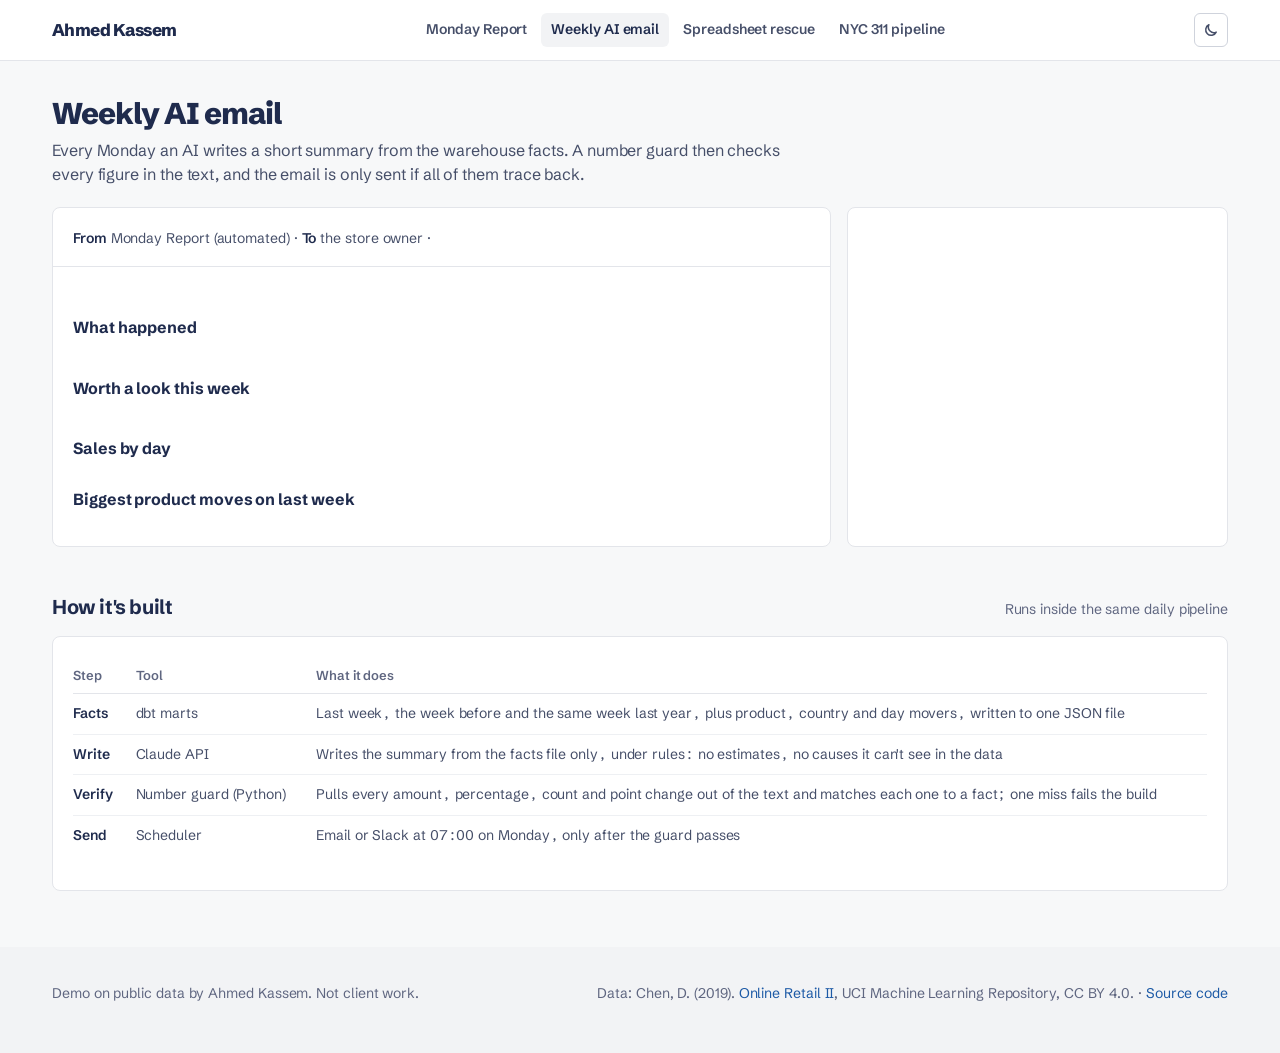
==== commit f3ffc908: "Round 3: exact figures on the receipt, about layout, mobile titles, richer hero crop, cache-busting " ====
--- a/site/email/index.html
+++ b/site/email/index.html
@@ -17,7 +17,7 @@
   <link href="https://fonts.googleapis.com/css2?family=Schibsted+Grotesk:wght@400;600;700;800&display=swap" rel="stylesheet">
   <link rel="stylesheet" href="../assets/style.css">
   <style>
-    .mail-meta { padding: 16px 20px; border-bottom: 1px solid var(--border); display: grid; gap: 4px; font-size: 14px; color: var(--text-secondary); }
+    .mail-meta { padding: 16px 20px; border-bottom: 1px solid var(--border); display: grid; gap: 4px; font-size: 14px; color: var(--text-secondary); } /* taste-skill-ignore: email header, an interface fragment */
     .mail-meta b { color: var(--text-primary); font-weight: 600; }
     .mail-subject { font-size: 18px; font-weight: 700; color: var(--text-primary); letter-spacing: -0.015em; line-height: 1.3; }
     .mail-body { padding: 22px 20px 24px; }
--- a/site/assets/style.css
+++ b/site/assets/style.css
@@ -76,7 +76,7 @@
 .num, table.data td, .axis-label { font-variant-numeric: tabular-nums; }
 
 /* Top bar: wordmark, four plain links, theme switch */
-.topbar { background: var(--surface-1); border-bottom: 1px solid var(--border); }
+.topbar { background: var(--surface-1); border-bottom: 1px solid var(--border); } /* taste-skill-ignore: app-screen top bar */
 .topbar .wrap { display: flex; align-items: center; justify-content: space-between; height: 60px; gap: 16px; }
 .brand { font-weight: 800; letter-spacing: -0.03em; color: var(--text-primary); font-size: 17px; }
 .brand:hover { text-decoration: none; }
@@ -84,7 +84,7 @@
 .topnav a { color: var(--text-secondary); padding: 6px 10px; border-radius: var(--radius-control); font-size: 14px; font-weight: 600; }
 .topnav a:hover { color: var(--text-primary); background: var(--surface-2); text-decoration: none; }
 .topnav a[aria-current="page"] { color: var(--text-primary); background: var(--surface-2); }
-.icon-btn { border: 1px solid var(--control); background: var(--surface-1); color: var(--text-secondary); border-radius: var(--radius-control); height: 34px; width: 34px; cursor: pointer; display: grid; place-items: center; transition: background .15s ease, color .15s ease; }
+.icon-btn { border: 1px solid var(--control); background: var(--surface-1); color: var(--text-secondary); border-radius: var(--radius-control); height: 34px; width: 34px; cursor: pointer; display: grid; place-items: center; transition: background .15s ease, color .15s ease; } /* taste-skill-ignore: control */
 .icon-btn:hover { background: var(--surface-2); color: var(--text-primary); }
 .icon-btn:active { transform: translateY(1px); }
 .icon-btn svg { width: 16px; height: 16px; }
@@ -112,16 +112,16 @@
 .filters .note { color: var(--text-muted); font-size: 14px; }
 
 /* Grid + panels: one gutter, a border and no shadow */
-.grid { display: grid; gap: var(--gap); grid-template-columns: repeat(12, 1fr); align-items: start; }
+.grid { display: grid; gap: var(--gap); grid-template-columns: repeat(12, 1fr); align-items: stretch; }
 .span-12 { grid-column: span 12; } .span-8 { grid-column: span 8; } .span-7 { grid-column: span 7; }
 .span-6 { grid-column: span 6; } .span-5 { grid-column: span 5; } .span-4 { grid-column: span 4; }
 @media (max-width: 1000px) { .span-8, .span-7, .span-6, .span-5, .span-4 { grid-column: span 12; } }
-.card { background: var(--surface-1); border: 1px solid var(--border); border-radius: var(--radius); padding: 20px; min-width: 0; }
+.card { background: var(--surface-1); border: 1px solid var(--border); border-radius: var(--radius); padding: 20px; min-width: 0; } /* taste-skill-ignore: app-screen panel border */
 .card-head { display: flex; justify-content: space-between; align-items: flex-start; gap: 12px; margin-bottom: 14px; }
 .card-head h3 { font-size: 16px; font-weight: 600; margin: 0; letter-spacing: -0.01em; }
 .card-head .sub { color: var(--text-muted); font-size: 13.5px; margin-top: 2px; }
 .card-tools { display: flex; gap: 6px; flex-shrink: 0; }
-.btn-ghost { border: 1px solid var(--control); background: var(--surface-1); color: var(--text-secondary); font: 600 13px var(--font); padding: 5px 10px; border-radius: var(--radius-control); cursor: pointer; transition: background .15s ease, color .15s ease; }
+.btn-ghost { border: 1px solid var(--control); background: var(--surface-1); color: var(--text-secondary); font: 600 13px var(--font); padding: 5px 10px; border-radius: var(--radius-control); cursor: pointer; transition: background .15s ease, color .15s ease; } /* taste-skill-ignore: control */
 .btn-ghost:hover { background: var(--surface-2); color: var(--text-primary); }
 .btn-ghost[aria-pressed="true"] { background: var(--surface-2); color: var(--text-primary); }
 .section-head { display: flex; align-items: baseline; justify-content: space-between; gap: 16px; margin: 44px 0 14px; flex-wrap: wrap; }
@@ -130,9 +130,9 @@
 .card .note { margin: 14px 0 0; color: var(--text-secondary); font-size: 14px; }
 
 /* KPI strip: one container split by dividers; no tiles, no sparklines */
-.kpi-strip { display: grid; background: var(--surface-1); border: 1px solid var(--border); border-radius: var(--radius); }
+.kpi-strip { display: grid; background: var(--surface-1); border: 1px solid var(--border); border-radius: var(--radius); } /* taste-skill-ignore: app-screen KPI strip */
 .kpi-strip .kpi { padding: 16px 20px 18px; min-width: 0; }
-.kpi-strip .kpi + .kpi { border-left: 1px solid var(--border); }
+.kpi-strip .kpi + .kpi { border-left: 1px solid var(--border); } /* taste-skill-ignore: KPI divider */
 .kpi .label { font-size: 14px; color: var(--text-secondary); font-weight: 600; }
 .kpi .value { font-size: 28px; font-weight: 600; letter-spacing: -0.02em; line-height: 1.2; margin-top: 6px; font-variant-numeric: tabular-nums; }
 .kpi .value.lead { font-size: 34px; font-weight: 700; }
@@ -141,9 +141,9 @@
 .kpi .delta b.good { color: var(--good-text); } .kpi .delta b.bad { color: var(--bad-text); } .kpi .delta b.flat { color: var(--text-secondary); }
 @media (max-width: 1000px) {
   .kpi-strip { grid-template-columns: repeat(2, 1fr) !important; }
-  .kpi-strip .kpi { border-left: 0 !important; border-top: 1px solid var(--border); }
+  .kpi-strip .kpi { border-left: 0 !important; border-top: 1px solid var(--border); } /* taste-skill-ignore: KPI divider */
   .kpi-strip .kpi:nth-child(-n+2) { border-top: 0; }
-  .kpi-strip .kpi:nth-child(even) { border-left: 1px solid var(--border) !important; }
+  .kpi-strip .kpi:nth-child(even) { border-left: 1px solid var(--border) !important; } /* taste-skill-ignore: KPI divider */
 }
 @media (max-width: 420px) { .kpi .value { font-size: 24px; } .kpi .value.lead { font-size: 28px; } }
 
@@ -167,7 +167,7 @@
 .scale-legend .steps { display: inline-flex; gap: 2px; }
 .scale-legend .steps i { display: block; width: 18px; height: 10px; border-radius: 2px; }
 
-.viz-tooltip { position: fixed; z-index: 50; pointer-events: none; background: var(--surface-1); border: 1px solid var(--border); border-radius: var(--radius); box-shadow: 0 8px 24px -8px rgba(0,0,0,.18); padding: 9px 11px; font-size: 13px; min-width: 150px; opacity: 0; transform: translateY(4px); transition: opacity .1s ease, transform .1s ease; }
+.viz-tooltip { position: fixed; z-index: 50; pointer-events: none; background: var(--surface-1); border: 1px solid var(--border); border-radius: var(--radius); box-shadow: 0 8px 24px -8px rgba(0,0,0,.18); /* taste-skill-ignore: tooltip floats */ padding: 9px 11px; font-size: 13px; min-width: 150px; opacity: 0; transform: translateY(4px); transition: opacity .1s ease, transform .1s ease; }
 .viz-tooltip.show { opacity: 1; transform: none; }
 .viz-tooltip .tt-title { color: var(--text-muted); font-size: 12.5px; margin-bottom: 6px; }
 .viz-tooltip .tt-row { display: flex; align-items: center; gap: 8px; justify-content: space-between; }
@@ -180,8 +180,8 @@
 /* Tables: 13px grey sentence-case headers, row rules, right-aligned tabular figures */
 .table-wrap { overflow-x: auto; }
 table.data { width: 100%; border-collapse: collapse; font-size: 14px; }
-table.data th { text-align: left; font-weight: 600; color: var(--text-muted); font-size: 13px; padding: 8px 10px; border-bottom: 1px solid var(--border); vertical-align: bottom; }
-table.data td { padding: 9px 10px; border-bottom: 1px solid var(--rule); color: var(--text-secondary); vertical-align: top; }
+table.data th { text-align: left; font-weight: 600; color: var(--text-muted); font-size: 13px; padding: 8px 10px; border-bottom: 1px solid var(--border); vertical-align: bottom; } /* taste-skill-ignore: real table */
+table.data td { padding: 9px 10px; border-bottom: 1px solid var(--rule); color: var(--text-secondary); vertical-align: top; } /* taste-skill-ignore: real table */
 table.data td:first-child, table.data th:first-child { padding-left: 0; }
 table.data td:last-child, table.data th:last-child { padding-right: 0; }
 table.data td.num, table.data th.num { text-align: right; white-space: nowrap; }
@@ -201,7 +201,7 @@
 .check .ic.fail { background: var(--pill-bad-bg); color: var(--bad-text); }
 .check .ic svg { width: 11px; height: 11px; }
 
-.footer { color: var(--text-muted); font-size: 14px; padding: 36px 0 48px; margin-top: 56px; border-top: 1px solid var(--border); background: var(--surface-1); }
+.footer { color: var(--text-muted); font-size: 14px; padding: 36px 0 48px; margin-top: 56px; background: var(--surface-2); }
 .footer .wrap { display: flex; justify-content: space-between; flex-wrap: wrap; gap: 12px 24px; }
 .footer a { color: var(--link); }
 .muted { color: var(--text-muted); }
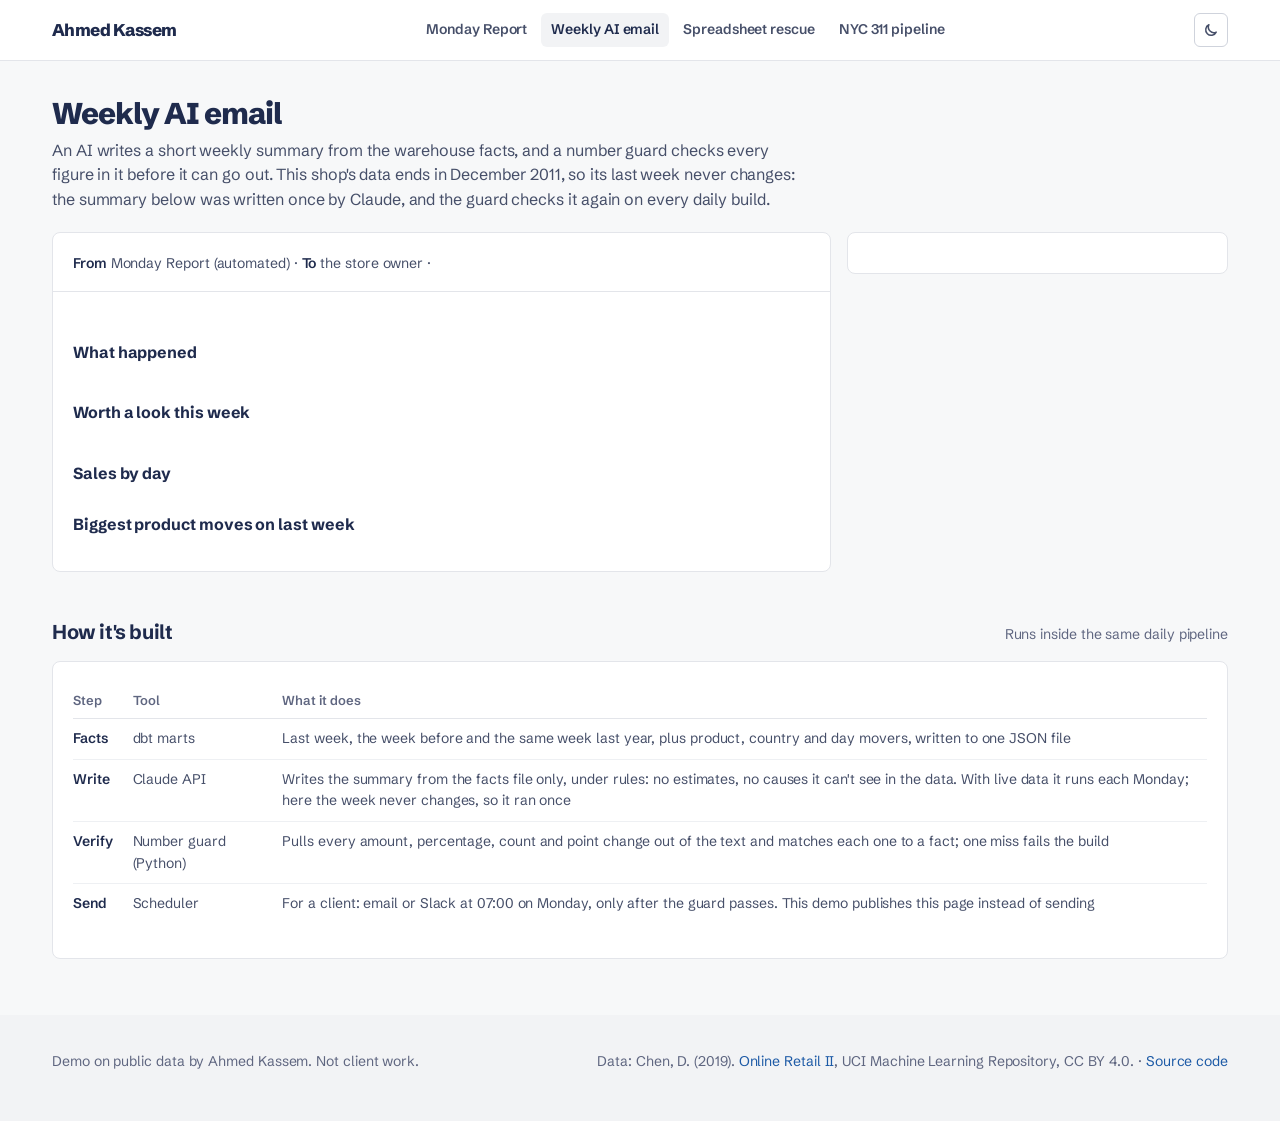
==== commit 250825a8: "Say exactly what the AI email demo does; add an audit that recomputes the published figures from the" ====
--- a/site/email/index.html
+++ b/site/email/index.html
@@ -42,7 +42,7 @@
     <div class="title-row">
       <div>
         <h1>Weekly AI email</h1>
-        <p class="title-sub">Every Monday an AI writes a short summary from the warehouse facts. A number guard then checks every figure in the text, and the email is only sent if all of them trace back.</p>
+        <p class="title-sub">An AI writes a short weekly summary from the warehouse facts, and a number guard checks every figure in it before it can go out. This shop's data ends in December 2011, so its last week never changes: the summary below was written once by Claude, and the guard checks it again on every daily build.</p>
       </div>
       <div class="stamp" id="stamp"></div>
     </div>
@@ -78,9 +78,9 @@
           <thead><tr><th>Step</th><th>Tool</th><th>What it does</th></tr></thead>
           <tbody>
             <tr><td><strong>Facts</strong></td><td>dbt marts</td><td>Last week, the week before and the same week last year, plus product, country and day movers, written to one JSON file</td></tr>
-            <tr><td><strong>Write</strong></td><td>Claude API</td><td>Writes the summary from the facts file only, under rules: no estimates, no causes it can't see in the data</td></tr>
+            <tr><td><strong>Write</strong></td><td>Claude API</td><td>Writes the summary from the facts file only, under rules: no estimates, no causes it can't see in the data. With live data it runs each Monday; here the week never changes, so it ran once</td></tr>
             <tr><td><strong>Verify</strong></td><td>Number guard (Python)</td><td>Pulls every amount, percentage, count and point change out of the text and matches each one to a fact; one miss fails the build</td></tr>
-            <tr><td><strong>Send</strong></td><td>Scheduler</td><td>Email or Slack at 07:00 on Monday, only after the guard passes</td></tr>
+            <tr><td><strong>Send</strong></td><td>Scheduler</td><td>For a client: email or Slack at 07:00 on Monday, only after the guard passes. This demo publishes this page instead of sending</td></tr>
           </tbody>
         </table>
       </div>
--- a/site/assets/style.css
+++ b/site/assets/style.css
@@ -1,4 +1,4 @@
-/* Dashboard screens. App-screen rules: one grotesk, a quiet border OR a tone step (never a shadow at rest),
+/* Dashboard screens. App-screen rules: one grotesk, a quiet border or a tone step to separate surfaces,
    one radius, labels in sentence case, the accent on the data only, tabular figures in columns.
    Palette: navy ink on white (shared with the home page); data hue from the validated chart palette. */
 :root {
@@ -73,10 +73,11 @@
 :focus-visible { outline: 2px solid var(--series-1); outline-offset: 2px; border-radius: 2px; }
 .wrap { max-width: 1240px; margin: 0 auto; padding: 0 32px; }
 @media (max-width: 640px) { .wrap { padding: 0 16px; } }
-.num, table.data td, .axis-label { font-variant-numeric: tabular-nums; }
+/* aligned digits only where numbers stack in a column; headline figures keep the face's own spacing */
+table.data td.num, table.data th.num { font-variant-numeric: tabular-nums; }
 
 /* Top bar: wordmark, four plain links, theme switch */
-.topbar { background: var(--surface-1); border-bottom: 1px solid var(--border); } /* taste-skill-ignore: app-screen top bar */
+.topbar { position: relative; z-index: 5; background: var(--surface-1); border-bottom: 1px solid var(--border); } /* taste-skill-ignore: app-screen top bar */
 .topbar .wrap { display: flex; align-items: center; justify-content: space-between; height: 60px; gap: 16px; }
 .brand { font-weight: 800; letter-spacing: -0.03em; color: var(--text-primary); font-size: 17px; }
 .brand:hover { text-decoration: none; }
@@ -111,8 +112,8 @@
 .seg button[aria-pressed="true"] { background: var(--surface-1); color: var(--text-primary); }
 .filters .note { color: var(--text-muted); font-size: 14px; }
 
-/* Grid + panels: one gutter, a border and no shadow */
-.grid { display: grid; gap: var(--gap); grid-template-columns: repeat(12, 1fr); align-items: stretch; }
+/* Grid + panels: one gutter, quiet borders */
+.grid { display: grid; gap: var(--gap); grid-template-columns: repeat(12, 1fr); align-items: start; } /* a short card keeps its own height */
 .span-12 { grid-column: span 12; } .span-8 { grid-column: span 8; } .span-7 { grid-column: span 7; }
 .span-6 { grid-column: span 6; } .span-5 { grid-column: span 5; } .span-4 { grid-column: span 4; }
 @media (max-width: 1000px) { .span-8, .span-7, .span-6, .span-5, .span-4 { grid-column: span 12; } }
@@ -134,7 +135,7 @@
 .kpi-strip .kpi { padding: 16px 20px 18px; min-width: 0; }
 .kpi-strip .kpi + .kpi { border-left: 1px solid var(--border); } /* taste-skill-ignore: KPI divider */
 .kpi .label { font-size: 14px; color: var(--text-secondary); font-weight: 600; }
-.kpi .value { font-size: 28px; font-weight: 600; letter-spacing: -0.02em; line-height: 1.2; margin-top: 6px; font-variant-numeric: tabular-nums; }
+.kpi .value { font-size: 28px; font-weight: 600; letter-spacing: -0.02em; line-height: 1.2; margin-top: 6px; }
 .kpi .value.lead { font-size: 34px; font-weight: 700; }
 .kpi .delta { font-size: 13.5px; color: var(--text-muted); margin-top: 4px; }
 .kpi .delta b { font-weight: 600; }
@@ -175,7 +176,7 @@
 .viz-tooltip .tt-key { display: inline-flex; align-items: center; gap: 7px; color: var(--text-secondary); }
 .viz-tooltip .tt-key i { width: 12px; height: 2px; display: inline-block; }
 .viz-tooltip .tt-key i.box { width: 9px; height: 9px; border-radius: 2px; }
-.viz-tooltip .tt-val { font-weight: 600; color: var(--text-primary); font-variant-numeric: tabular-nums; }
+.viz-tooltip .tt-val { font-weight: 600; color: var(--text-primary); }
 
 /* Tables: 13px grey sentence-case headers, row rules, right-aligned tabular figures */
 .table-wrap { overflow-x: auto; }
@@ -207,8 +208,4 @@
 .muted { color: var(--text-muted); }
 .small { font-size: 14px; }
 
-/* Entrance: panels rise once as they enter (content is visible without script) */
-.js .reveal { opacity: 0; transform: translateY(16px); transition: opacity .5s ease, transform .5s cubic-bezier(.2,.7,.2,1); }
-.js .reveal.in { opacity: 1; transform: none; }
-@media (prefers-reduced-motion: reduce) { .js .reveal { opacity: 1; transform: none; transition: none; } }
 @media print { .topbar, .icon-btn, .card-tools { display: none; } }
